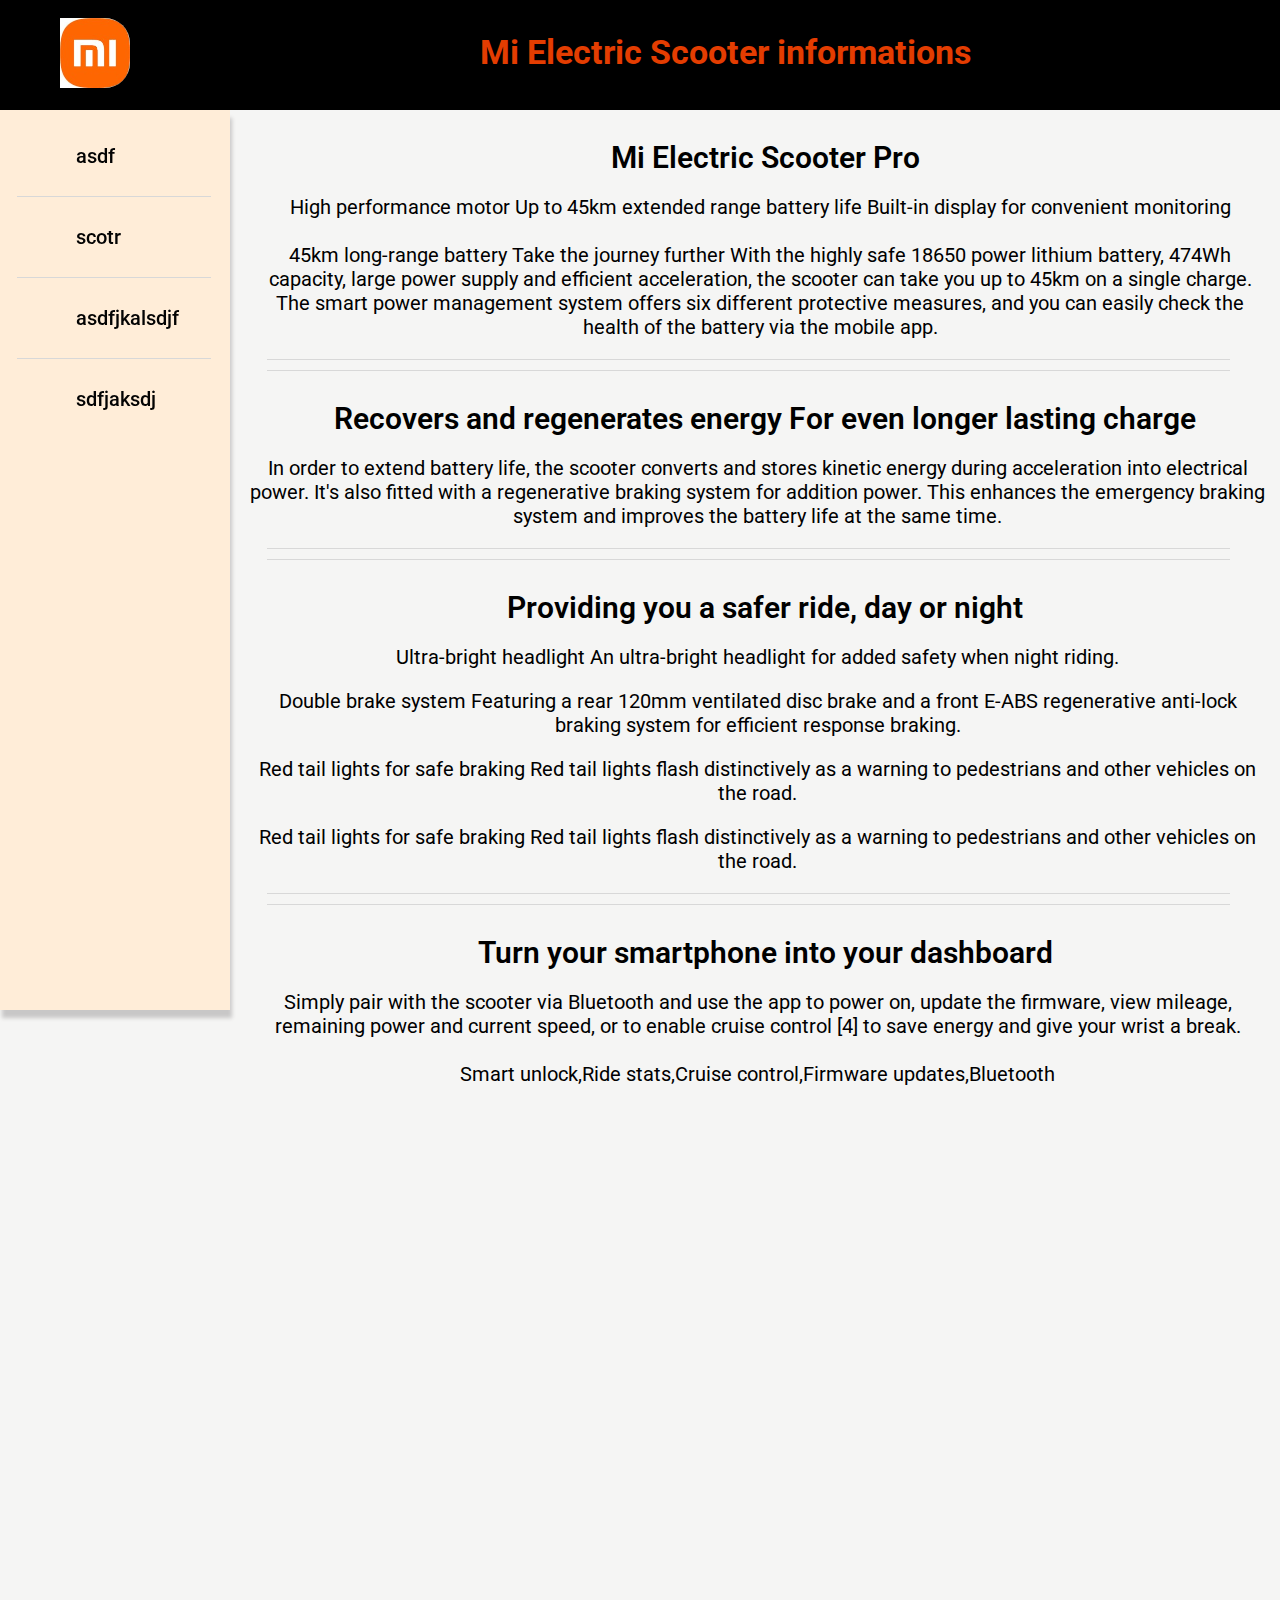
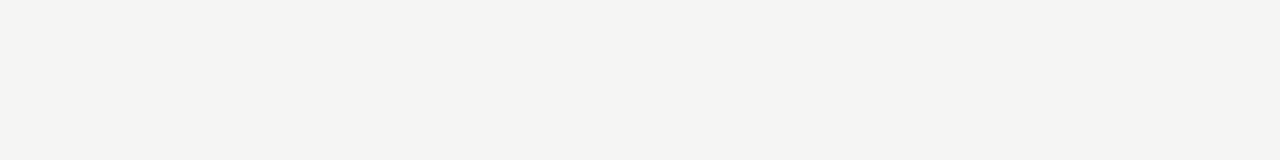
==== index.html @ 7334c9d6 "scooter" ====
<!DOCTYPE html>
<html lang="en">
<head>
    <meta charset="UTF-8">
    <meta http-equiv="X-UA-Compatible" content="IE=edge">
    <meta name="viewport" content="width=device-width, initial-scale=1.0">
    <link rel="stylesheet" href="slayes.css">
    <title>Youtube</title>
</head>
<body>
    <header>
        <div class="centr-section">
            <img src="images/mi.jpg" alt="mi" height="70" width="70">
            
        </div>
        <div class="text">
            <h1> Mi Electric Scooter informations</h1>
        </div>
        
    </header>

    <div class="content-area">
        <aside>
            <nav>
                <a href="#car" class="text-ferst">
                    <span id="bottom1" >asdf</span>
                </a>
                <hr>
                <a href="#ri" class="text-ferst">
                    <span id="bottom2" >scotr</span>
                </a>
                <hr>
                <a href="#uh" class="text-ferst">
                    <span id="bottom3">asdfjkalsdjf</span>
                </a>
                <hr>
                <a href="#ou" class="text-ferst">
                    <span id="bottom4">sdfjaksdj</span>
                </a>
            </nav>
        </aside>
        <main>
            
            <div class="text-1" id="car">
                <h1>Mi Electric Scooter Pro</h1>
                <p>
                    High performance motor
                    Up to 45km extended range battery life
                    Built-in display for convenient monitoring

                    <br>
                    <br>

                    45km long-range battery
                    Take the journey further
                    With the highly safe 18650 power lithium battery, 474Wh capacity, large power supply and efficient acceleration, the
                    scooter can take you up to 45km on a single charge. The smart power management system offers six different protective
                    measures, and you can easily check the health of the battery via the mobile app.
                </p>
            </div>

                <hr>
                <hr>

            <div class="text-2" id="ri">
                <h1>
                    Recovers and regenerates energy
                    For even longer lasting charge
                </h1>
                <p>
                    In order to extend battery life, the scooter converts and stores kinetic energy during acceleration into
                    electrical power. It's also fitted with a regenerative braking system for addition power. This enhances the
                    emergency braking system and improves the battery life at the same time.
                </p>
            </div>

                <hr>
                <hr>
            <div class="text-3" id="uh">
                <h1>
                    Providing you a safer ride, day or night
                </h1>
                <p>Ultra-bright headlight

                    An ultra-bright headlight for added safety when
                    night riding.
                </p>
                <p>Double brake system

                    Featuring a rear 120mm ventilated disc brake and a
                    front E-ABS regenerative anti-lock braking system
                    for efficient response braking.
                </p>
                <p>Red tail lights for safe
                    braking
                    
                    Red tail lights flash distinctively as a warning to
                    pedestrians and other vehicles on the road.
                </p>
                <p>Red tail lights for safe
                    braking
                    
                    Red tail lights flash distinctively as a warning to
                    pedestrians and other vehicles on the road.
                </p>
            </div>
                <hr>
                <hr>
            <div class="text-4" id="ou">
                <h1>Turn your smartphone into your
                    dashboard
                </h1>
                <p>
                    Simply pair with the scooter via Bluetooth and use the app to power on,
                    update the firmware, view mileage, remaining power and current speed,
                    or to enable cruise control [4] to save energy and give your wrist a break.
                    <br>
                    <br>
                    Smart unlock,Ride stats,Cruise control,Firmware updates,Bluetooth
                </p>
                <br>
                <br>
                <br>
                <br>
                <br>
                <br>
                <br>
            </div>
            
        </main>
    </div>
</body>
</html>
---- slayes.css ----
@import url('https://fonts.googleapis.com/css2?family=Roboto:wght@0,100;0,200;0,300;0,400;0,500;0,600;0,700;0,800;0,900;1,100;1,200;1,300;1,400;1,500;1,600;1,700;1,800;1,900&display=swap');
html {
    font-size: 10px;
    
    
}

body {
    font-family: "Roboto","Arial",sans-serif;
    margin: 0px;
}
header{
    display: flex;
    margin-bottom: 50px;
    background-color: black;
    width: 100%;
    text-align: center;
    position: fixed;
    
}
.text{
    font-size: 1.7rem;
    font-weight: 400;
    margin-left: 350px;
    margin-top: 9px;
    text-align: center;
    color: rgb(228, 61, 1);
    
}
.centr-section img{
    padding-left: 60px;
    margin-top: 18px;
    margin-bottom: 20px;
    border-radius:25px;
    
}


.content-area{
    height: calc(200vh - 40px);
    display: flex;
    background-color: rgb(245, 245, 244);
}
.text-ferst:hover{
    background-color: rgba(0, 0, 0,0.05);
    margin-left: 17px;
    margin-right: 5px;
}
aside{
    margin: 0%;
    height: 100%;
    width: 230px;
    display: flex;
    background-color: rgb(255, 237, 216);
    box-shadow: 2px 8px 4px #c8c7c7;
    position: fixed;
    margin-top: 110px;
    
    

}
nav{
    width: 100%;
    display: flex;
    flex-direction: column;
    margin: 16px 0;
    padding-right: 16px;

}
.text-ferst{
    align-items: center;
    padding: 10px 16px;
    text-decoration: none;
}

.text-ferst span{
    margin-left: 60px;
    font-size: 2rem;
    line-height: 2em;
    font-weight: 500;
    color: #030303;
}
hr{
    
    height: 1px;
    background-color: #d8d8d8;
    border: none;
    margin: 10px 3px;
}
.content-area hr{
    margin-left: 17px;
}
main hr{
    
    margin-right: 50px;
}
.text-1 {
    color: black;
    

    margin-top: 140px;
}
main{
    margin-left: 250px;
    text-align: center;
}
.text-1 p{
    font-size: 2rem;
    font-weight: 400;
    margin-right: 10px;
}

.text-1 h1{
    text-align: center;
    font-size: 3rem;
    font-weight: 600;
    margin-top: 30px;
    
}

.text-2 p{
    
    font-size: 2rem;
    font-weight: 400;
    margin-right: 15px;
}
.text-2 h1{
    text-align: center;
    font-size: 3rem;
    font-weight: 600;
    margin-top: 30px;
    
}

.text-3 p{
    
    font-size: 2rem;
    font-weight: 400;
    margin-right: 15px;
}
.text-3 h1{
    text-align: center;
    font-size: 3rem;
    font-weight: 600;
    margin-top: 30px;
    
}

.text-4 p{
    
    font-size: 2rem;
    font-weight: 400;
    margin-right: 15px;
}
.text-4 h1{
    text-align: center;
    font-size: 3rem;
    font-weight: 600;
    margin-top: 30px;
    
}
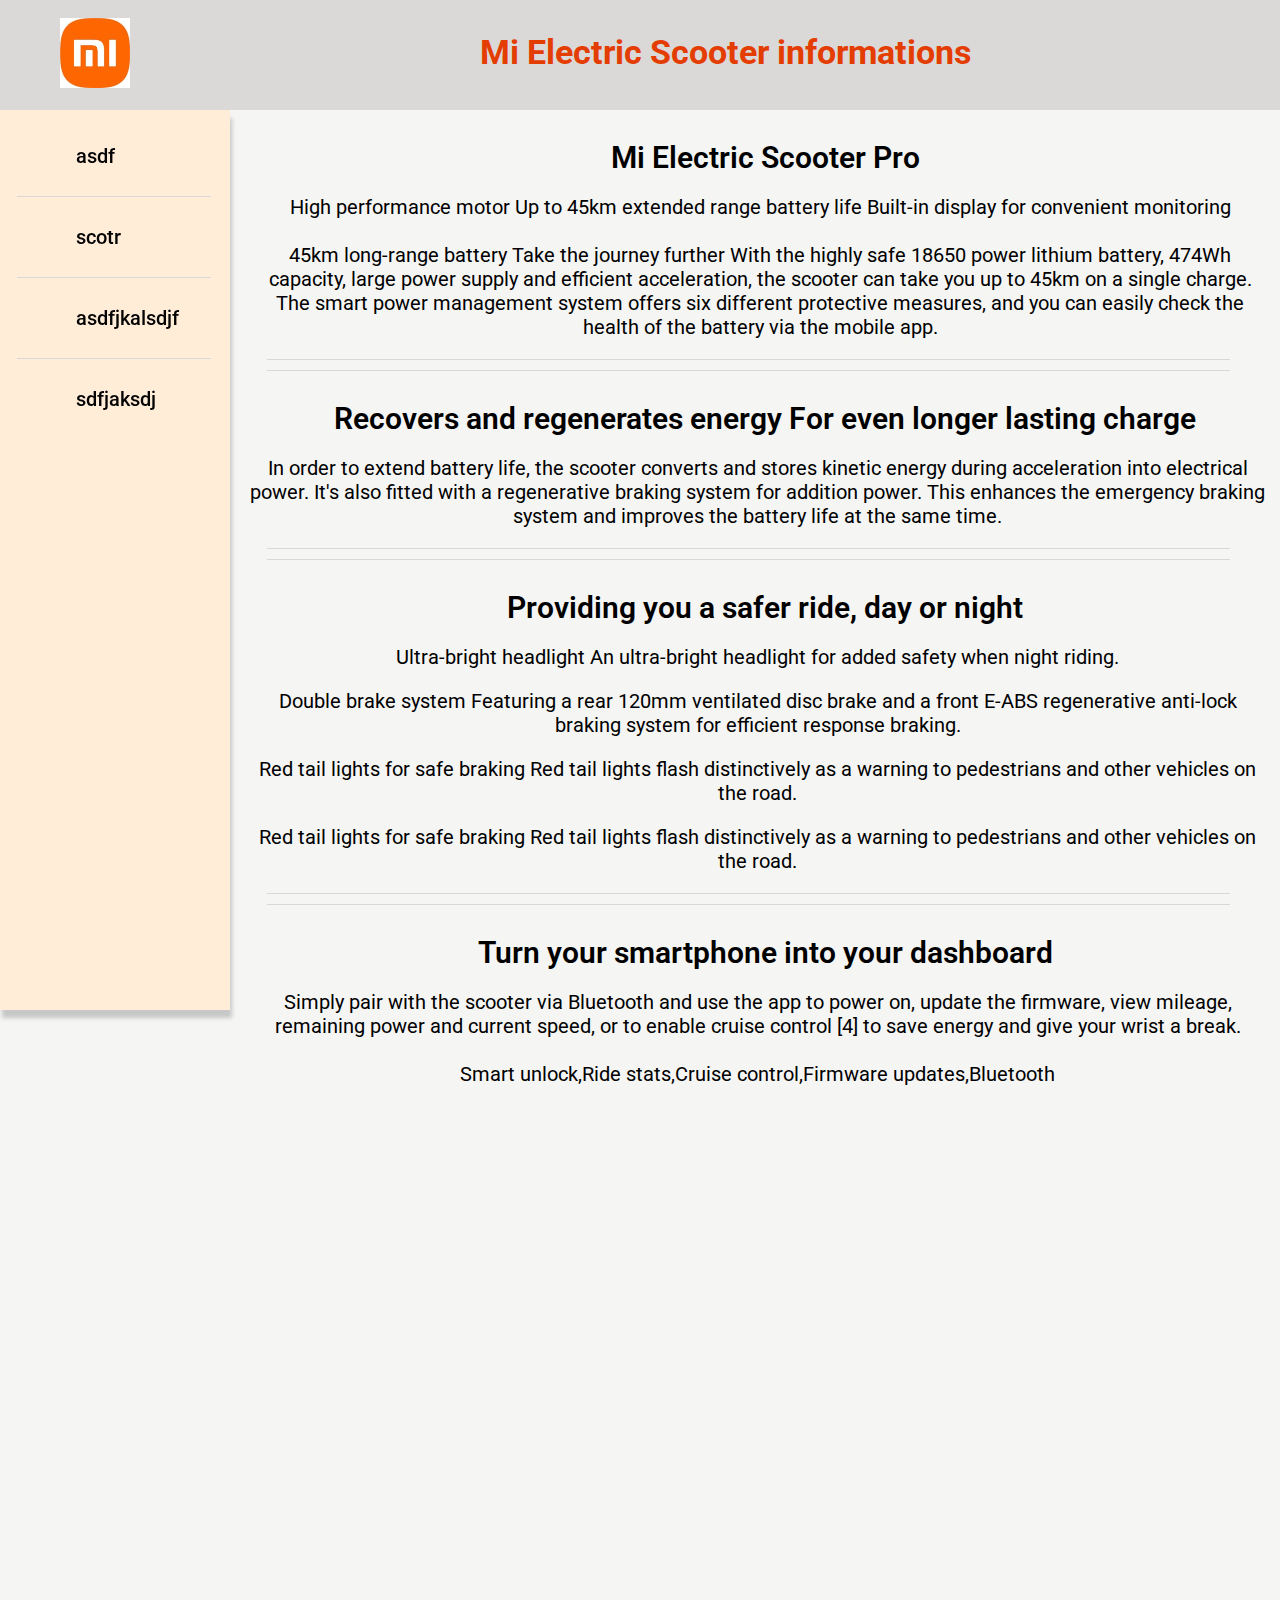
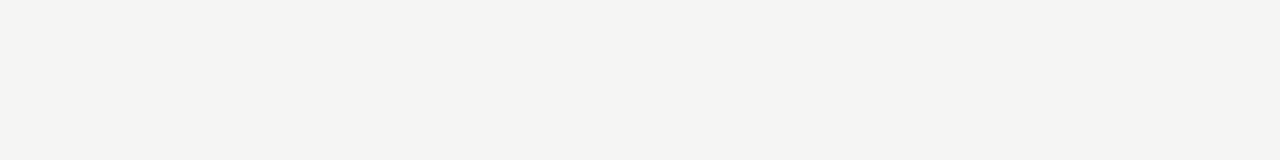
==== commit 6485e367: "Add files via upload" ====
--- a/index.html
+++ b/index.html
@@ -23,7 +23,7 @@
         <aside>
             <nav>
                 <a href="#car" class="text-ferst">
-                    <span id="bottom1" >asdf</span>
+                    <span id="bottom1">asdf</span>
                 </a>
                 <hr>
                 <a href="#ri" class="text-ferst">
@@ -41,7 +41,7 @@
         </aside>
         <main>
             
-            <div class="text-1" id="car">
+            <section class="text-1" id="car">
                 <h1>Mi Electric Scooter Pro</h1>
                 <p>
                     High performance motor
@@ -57,12 +57,12 @@
                     scooter can take you up to 45km on a single charge. The smart power management system offers six different protective
                     measures, and you can easily check the health of the battery via the mobile app.
                 </p>
-            </div>
+            </section>
 
                 <hr>
                 <hr>
 
-            <div class="text-2" id="ri">
+            <section class="text-2" id="ri">
                 <h1>
                     Recovers and regenerates energy
                     For even longer lasting charge
@@ -72,11 +72,11 @@
                     electrical power. It's also fitted with a regenerative braking system for addition power. This enhances the
                     emergency braking system and improves the battery life at the same time.
                 </p>
-            </div>
+            </section>
 
                 <hr>
                 <hr>
-            <div class="text-3" id="uh">
+            <section class="text-3" id="uh">
                 <h1>
                     Providing you a safer ride, day or night
                 </h1>
@@ -103,10 +103,10 @@
                     Red tail lights flash distinctively as a warning to
                     pedestrians and other vehicles on the road.
                 </p>
-            </div>
+            </section>
                 <hr>
                 <hr>
-            <div class="text-4" id="ou">
+            <section class="text-4" id="ou">
                 <h1>Turn your smartphone into your
                     dashboard
                 </h1>
@@ -125,7 +125,7 @@
                 <br>
                 <br>
                 <br>
-            </div>
+            </section>
             
         </main>
     </div>
--- a/slayes.css
+++ b/slayes.css
@@ -12,7 +12,7 @@
 header{
     display: flex;
     margin-bottom: 50px;
-    background-color: black;
+    background-color: rgb(219, 216, 216);
     width: 100%;
     text-align: center;
     position: fixed;
@@ -31,7 +31,7 @@
     padding-left: 60px;
     margin-top: 18px;
     margin-bottom: 20px;
-    border-radius:25px;
+    
     
 }
 
